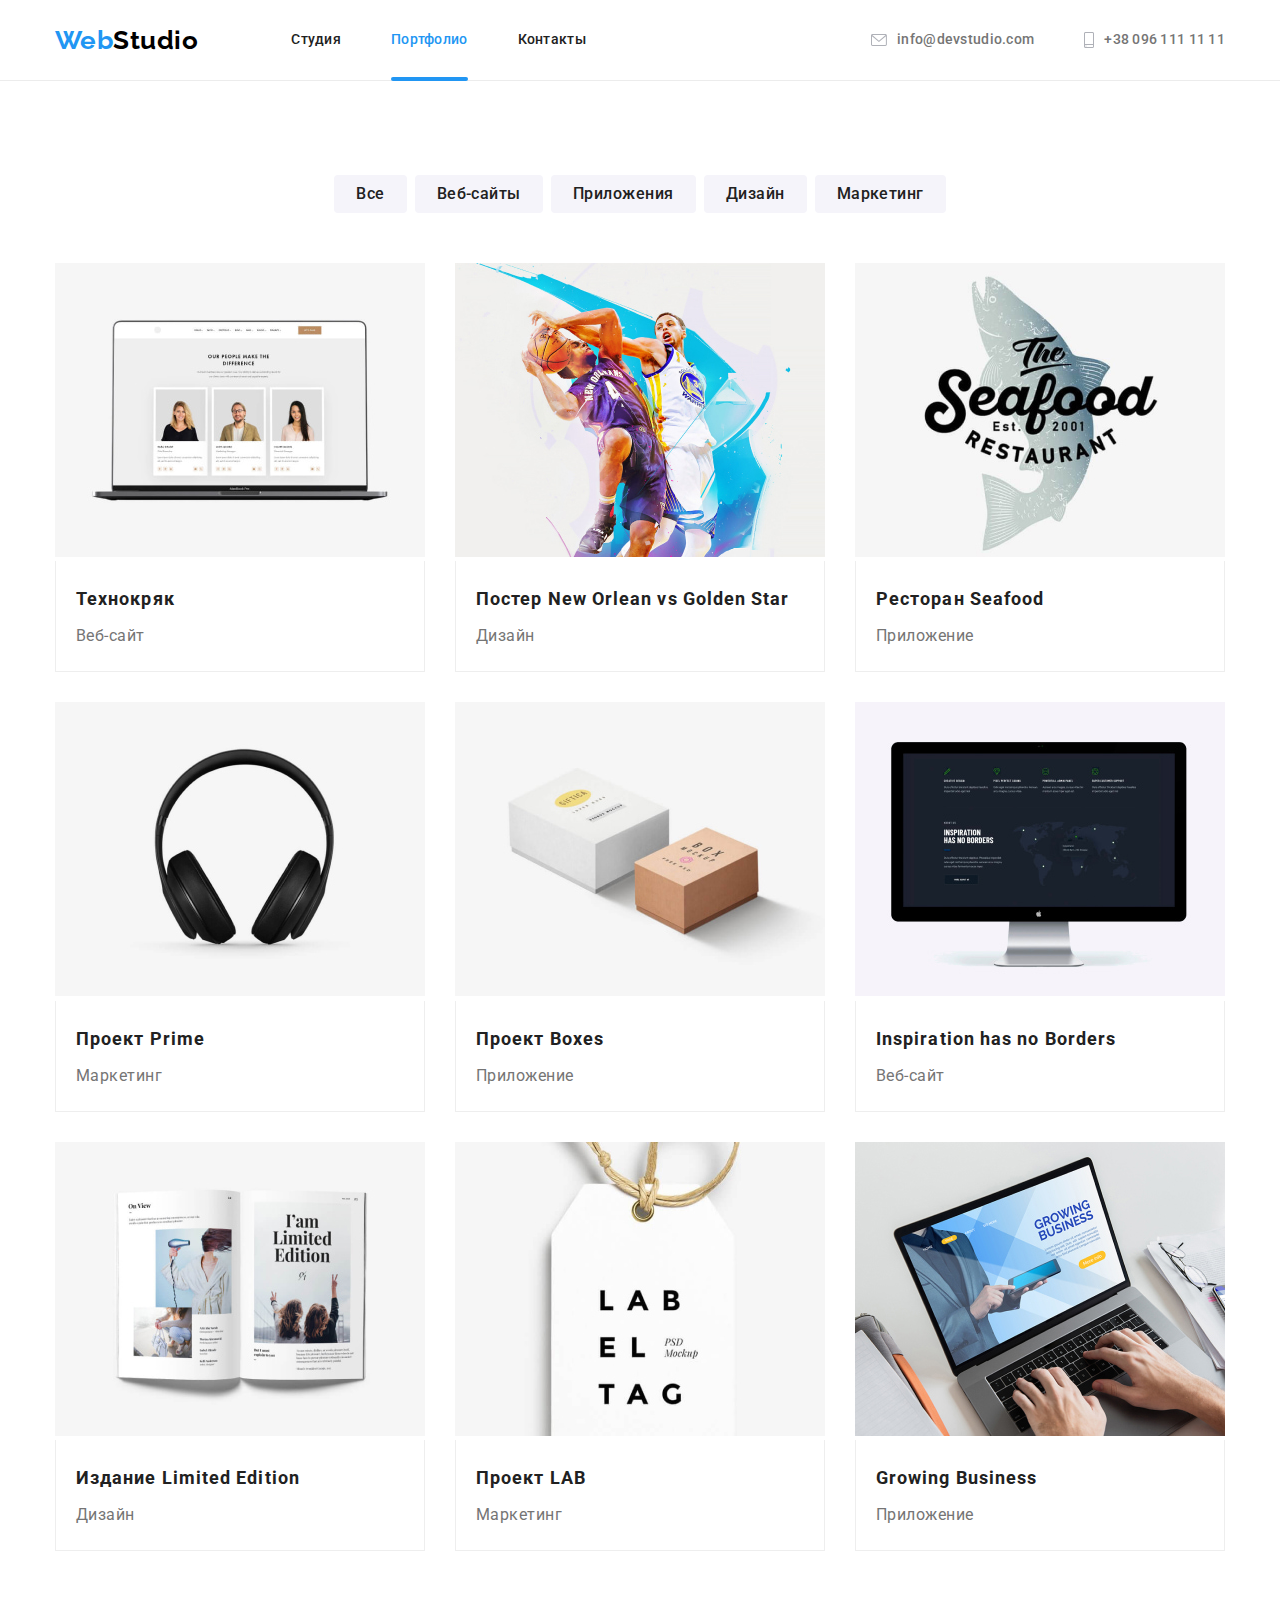
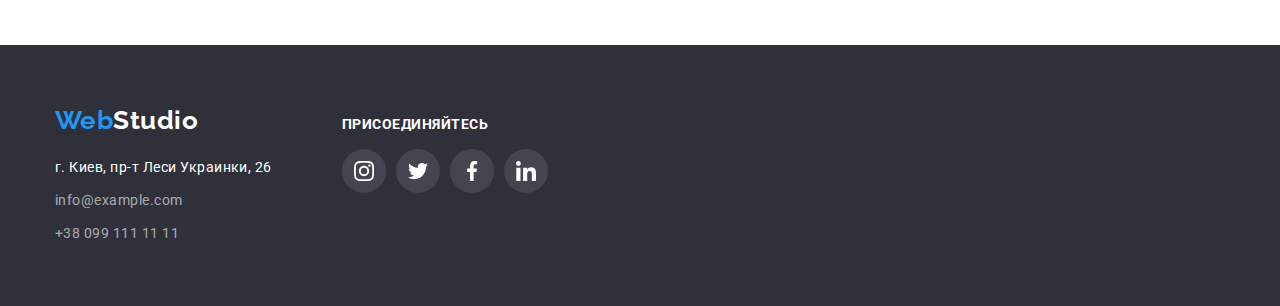
==== portfolio.html @ 6a9e28d4 "Initial commit" ====
<!DOCTYPE html>
<html lang="ru">

<head>
  <meta charset="UTF-8" />
  <meta http-equiv="X-UA-Compatible" content="IE=edge" />
  <meta name="viewport" content="width=device-width, initial-scale=1.0" />
  <title>Portfolio</title>
  <link href="https://fonts.googleapis.com/css2?family=Raleway:wght@700&family=Roboto:wght@400;500;700;900&display=swap"
    rel="stylesheet" />
  <link rel="stylesheet"
    href="https://cdnjs.cloudflare.com/ajax/libs/modern-normalize/1.1.0/modern-normalize.min.css" />
  <link rel="stylesheet" href="./css/styles.css" />
</head>

<body>
  <!-- Верхняя линия -->

  <header class="header">
    <div class="container main-nav">
      <a href="./index.html" class="logo"><span class="web-logo">Web</span>Studio</a>
      <nav class="header-nav">
        <ul class="site-nav list">
          <li class="item"><a href="./index.html" class="link">Студия</a></li>
          <li class="current-link item"><a href="./portfolio.html" class="link current">Портфолио</a></li>
          <li class="item"><a href="" class="link">Контакты</a></li>
        </ul>
      </nav>
      <ul class="auth-nav list">
        <li class="item">
          <a href="mailto:info@devstudio.com" class="auth">
            <svg class="nav-icon envelope">
              <use href="./images/icons.svg#icon-mail"></use>
            </svg>
            info@devstudio.com</a>
        </li>
        <li class="item">
          <a href="tel:+380961111111" class="auth">
            <svg class="nav-icon phone">
              <use href="./images/icons.svg#icon-phone"></use>
            </svg>
            +38 096 111 11 11</a>
        </li>
      </ul>
    </div>
  </header>

  <main>

    <!-- Наши проекты -->
    <section class="section">
      <div class="container">

        <!-- Фильтры -->

        <h1 class="portfolio-hero list visually-hidden">Портфолио</h1>
        <ul class="portfolio-btn list">
          <li class="item"><button type="button" class="button">Все</button></li>
          <li class="item"><button type="button" class="button">Веб-сайты</button></li>
          <li class="item"><button type="button" class="button">Приложения</button></li>
          <li class="item"><button type="button" class="button">Дизайн</button></li>
          <li class="item"><button type="button" class="button">Маркетинг</button></li>
        </ul>

        <!-- Собрание образцов работ -->

        <div class="projects">
          <ul class="projects-list list">
            <li class="item">
              <a href="" class="portfolio-link">
                <div class="portfolio-hidden-text">
                  <img src="./images/port1.jpg" alt="Наши разработчики" width="370" height="294" />
                  <p class="portfolio-hidden">Ресурс предлагает комплексные предложения с разным уровнем функционала и
                    сервисов. Все это позволит посетителю
                    получить исчерпывающие сведения о компании или частном лице.</p>
                </div>
                <div class="portfolio-text">
                  <div class="title-bottom">
                    <h2 class="title-spacing">Технокряк</h2>
                  </div>
                  <p class="section-text">Веб-сайт</p>
                </div>
              </a>
            </li>
            <li class="item">
              <a href="" class="portfolio-link">
                <div class="portfolio-hidden-text">
                  <img src="./images/port2.jpg" alt="Постер для игры в баскетбол" width="370" height="294" />
                  <p class="portfolio-hidden">Ресурс предлагает комплексные предложения с разным уровнем функционала и
                    сервисов. Все это позволит
                    посетителю получить исчерпывающие сведения о компании или частном лице.</p>
                </div>
                <div class="portfolio-text">
                  <div class="title-bottom">
                    <h2 class="title-spacing">Постер New Orlean vs Golden Star</h2>
                  </div>
                  <p class="section-text">Дизайн</p>
                </div>
              </a>
            </li>
            <li class="item">
              <a href="" class="portfolio-link">
                <div class="portfolio-hidden-text">
                  <img src="./images/port3.jpg" alt="Постер для ресторана" width="370" height="294" />
                  <p class="portfolio-hidden">Ресурс предлагает комплексные предложения с разным уровнем функционала и
                    сервисов. Все это позволит
                    посетителю
                    получить исчерпывающие сведения о компании или частном лице.</p>
                </div>
                <div class="portfolio-text">
                  <div class="title-bottom">
                    <h2 class="title-spacing">Ресторан Seafood</h2>
                  </div>
                  <p class="section-text">Приложение</p>
                </div>
              </a>
            </li>
            <li class="item">
              <a href="" class="portfolio-link">
                <div class="portfolio-hidden-text">
                  <img src="./images/port4.jpg" alt="Постер с наушниками" width="370" height="294" />
                  <p class="portfolio-hidden">Ресурс предлагает комплексные предложения с разным уровнем функционала и
                    сервисов. Все это позволит
                    посетителю
                    получить исчерпывающие сведения о компании или частном лице.</p>
                </div>
                <div class="portfolio-text">
                  <div class="title-bottom">
                    <h2 class="title-spacing">Проект Prime</h2>
                  </div>
                  <p class="section-text">Маркетинг</p>
                </div>
              </a>
            </li>
            <li class="item">
              <a href="" class="portfolio-link">
                <div class="portfolio-hidden-text">
                  <img src="./images/port5.jpg" alt="Постер с коробками" width="370" height="294" />
                  <p class="portfolio-hidden">Ресурс предлагает комплексные предложения с разным уровнем функционала и
                    сервисов. Все это позволит
                    посетителю
                    получить исчерпывающие сведения о компании или частном лице.</p>
                </div>
                <div class="portfolio-text">
                  <div class="title-bottom">
                    <h2 class="title-spacing">Проект Boxes</h2>
                  </div>
                  <p class="section-text">Приложение</p>
                </div>
              </a>
            </li>
            <li class="item">
              <a href="" class="portfolio-link">
                <div class="portfolio-hidden-text">
                  <img src="./images/port6.jpg" alt="Постер вдохновение не имеет границ" width="370" height="294" />
                  <p class="portfolio-hidden">Ресурс предлагает комплексные предложения с разным уровнем функционала и
                    сервисов. Все это позволит
                    посетителю
                    получить исчерпывающие сведения о компании или частном лице.</p>
                </div>
                <div class="portfolio-text">
                  <div class="title-bottom">
                    <h2 class="title-spacing">Inspiration has no Borders</h2>
                  </div>
                  <p class="section-text">Веб-сайт</p>
                </div>
              </a>
            </li>
            <li class="item">
              <a href="" class="portfolio-link">
                <div class="portfolio-hidden-text">
                  <img src="./images/port7.jpg" alt="Постер с книгой" width="370" height="294" />
                  <p class="portfolio-hidden">Ресурс предлагает комплексные предложения с разным уровнем функционала и
                    сервисов. Все это позволит
                    посетителю
                    получить исчерпывающие сведения о компании или частном лице.</p>
                </div>
                <div class="portfolio-text">
                  <div class="title-bottom">
                    <h2 class="title-spacing">Издание Limited Edition</h2>
                  </div>
                  <p class="section-text">Дизайн</p>
                </div>
              </a>
            </li>
            <li class="item">
              <a href="" class="portfolio-link">
                <div class="portfolio-hidden-text">
                  <img src="./images/port8.jpg" alt="Постер с ярлыком" width="370" height="294" />
                  <p class="portfolio-hidden">Ресурс предлагает комплексные предложения с разным уровнем функционала и
                    сервисов. Все это позволит
                    посетителю
                    получить исчерпывающие сведения о компании или частном лице.</p>
                </div>
                <div class="portfolio-text">
                  <div class="title-bottom">
                    <h2 class="title-spacing">Проект LAB</h2>
                  </div>
                  <p class="section-text">Маркетинг</p>
                </div>
              </a>
            </li>
            <li class="item">
              <a href="" class="portfolio-link">
                <div class="portfolio-hidden-text">
                  <img src="./images/port9.jpg" alt="Постер растущий бизнес" width="370" height="294" />
                  <p class="portfolio-hidden">Ресурс предлагает комплексные предложения с разным уровнем функционала и
                    сервисов. Все это позволит
                    посетителю
                    получить исчерпывающие сведения о компании или частном лице.</p>
                </div>
                <div class="portfolio-text">
                  <div class="title-bottom">
                    <h2 class="title-spacing">Growing Business</h2>
                  </div>
                  <p class="section-text">Приложение</p>
                </div>
              </a>
            </li>
          </ul>
        </div>
      </div>

    </section>
  </main>

  <!-- Подвал -->
  <footer class="footer">
    <div class="container">
      <div class="footer-left-side">
        <div>
          <div class="footer-logo">
            <a href="./index.html" class="logo-footer"><span class="web-footer">Web</span><span
                class="studio-logo">Studio</span></a>
          </div>
          <address class="footer-address">
            <ul class="footer-list list">
              <li class="item">
                <a href="https://www.google.com/maps/place/%D0%B1%D1%83%D0%BB.+%D0%9B%D0%B5%D1%81%D0%B8+%D0%A3%D0%BA%D1%80%D0%B0%D0%B8%D0%BD%D0%BA%D0%B8,+26,+%D0%9A%D0%B8%D0%B5%D0%B2,+02000/@50.4265841,30.5361971,17z/data=!3m1!4b1!4m5!3m4!1s0x40d4cf0e033ecbe9:0x57a4dffefec77da0!8m2!3d50.4265807!4d30.5383858"
                  class="address" target="_blank" rel="noopener noreferrer">г. Киев, пр-т Леси Украинки, 26</a>
              </li>
              <li class="item"><a href="mailto:info@example.com" class="mail-tel">info@example.com</a></li>
              <li class="item"><a href="tel:+380991111111" class="mail-tel">+38 099 111 11 11</a></li>
            </ul>
          </address>
        </div>
        <div class="footer-second">
          <h2 class="footer-title">присоединяйтесь</h2>
          <ul class="footer-lists">
            <li>
              <a href="" class="footer-link">
                <svg class="footer-icon">
                  <use href="./images/icons.svg#icon-instagram"></use>
                </svg>
              </a>
            </li>
            <li>
              <a href="" class="footer-link">
                <svg class="footer-icon">
                  <use href="./images/icons.svg#icon-twitter"></use>
                </svg>
              </a>
            </li>
            <li>
              <a href="" class="footer-link">
                <svg class="footer-icon">
                  <use href="./images/icons.svg#icon-facebook"></use>
                </svg>
              </a>
            </li>
            <li>
              <a href="" class="footer-link">
                <svg class="footer-icon">
                  <use href="./images/icons.svg#icon-linkedin"></use>
                </svg>
              </a>
            </li>
          </ul>
        </div>
      </div>
    </div>
  </footer>
</body>

</html>
---- css/styles.css ----
/* цвет основного текста #757575 */
/* вторичный цвет теста  #212121*/
/* белый #FFFFFF */
/* футер rgba(255, 255, 255, 0.6) */
/* акцент  #2196F3; */
/* цвет фона #FFFFFF */
/* цвет фона вторичный #F5F4FA */
/* градиент-герой  rgba(47, 48, 58, 0.4)*/
html {
  box-sizing: border-box;
}

*,
*::before,
*::after {
  box-sizing: inherit;
}

:root {
  /* text */
  --primary-text-color: #757575;
  --title-text-color: #212121;
  --accent-color: #2196f3;
  --white-color: #ffffff;
  --logo-color: #000000;
  --bcg-color: #f5f4fa;
  --footer-color: rgba(255, 255, 255, 0.6);
  --bcg-footer: rgba(47, 48, 58, 1);
  --bcg-button: #188ce8;
  --hero-grad: rgba(47, 48, 58, 0.4);
}

body {
  color: var(--primary-text-color);
  background-color: var(--white-color);
  font-family: Roboto, sans-serif;
  letter-spacing: 0.03em;
}

.img {
  display: block;
  width: 100%;
  height: auto;
}

.list {
  list-style: none;
  padding: 0;
  margin: 0;
}
/* HEADER */

/* header-border */
.header {
  border-bottom: 1px solid #ececec;
}

/* container */
.container {
  width: 1200px;
  padding-left: 15px;
  padding-right: 15px;
  margin-left: auto;
  margin-right: auto;
}

/* Main-nav */
.main-nav {
  display: flex;
  align-items: center;
}

/* Logo */

.logo {
  color: var(--logo-color);
  text-decoration: none;
}

.logo,
.logo-footer {
  font-family: Raleway, sans-serif;
  font-weight: 700;
  font-size: 26px;
  line-height: 1.19;
}

.logo .web-logo {
  color: var(--accent-color);
}

/* header-nav */
.header-nav {
  margin-left: 93px;
}

/* Site nav */
.site-nav {
  display: flex;
}
.site-nav .item + .item {
  margin-left: 50px;
}

.site-nav,
.auth-nav {
  font-weight: 500;
  font-size: 14px;
  line-height: 1.14;
  letter-spacing: 0.02em;
}
.site-nav .link {
  display: block;
  padding-top: 32px;
  padding-bottom: 32px;

  color: var(--title-text-color);
  text-decoration: none;
  transition: color 250ms cubic-bezier(0.4, 0, 0.2, 1);
}
.site-nav .link:hover,
.site-nav .link:focus {
  color: var(--accent-color);
}
.site-nav .link.current {
  color: var(--accent-color);
}
.current-link {
  position: relative;
}
.current-link::after {
  content: '';
  position: absolute;
  bottom: -1px;
  left: 0;
  display: block;
  width: 100%;
  height: 4px;
  background: #2196f3;
  border-radius: 2px;
}

/* Auth nav */
.auth-nav {
  display: flex;
  margin-left: auto;
}
.auth-nav .item + .item {
  margin-left: 50px;
}
.auth-nav .auth {
  align-items: center;
  display: flex;
  padding-top: 32px;
  padding-bottom: 32px;
  color: var(--primary-text-color);
  text-decoration: none;
  transition: color 250ms cubic-bezier(0.4, 0, 0.2, 1);
}
.nav-icon {
  display: block;
  margin-right: 10px;
  fill: #afb1b8;
  justify-content: center;
  transition: fill 250ms cubic-bezier(0.4, 0, 0.2, 1);
}

.nav-icon.envelope {
  width: 16px;
  height: 12px;
}
.nav-icon.phone {
  width: 10px;
  height: 16px;
}

.auth:hover,
.auth:focus {
  color: var(--accent-color);
}
.auth:hover .nav-icon,
.auth:focus .nav-icon {
  fill: var(--accent-color);
}

/* HERO */
.hero {
  text-align: center;
  padding-top: 200px;
  padding-bottom: 200px;
  background-color: rgba(47, 48, 58, 1);
}

.hero-bgi {
  height: 600px;
  max-width: 1600px;
  margin-left: auto;
  margin-right: auto;
  background-image: linear-gradient(to right, var(--hero-grad), rgba(00, 00, 00, 0)),
    url(../images/hero/bgimg.jpg);
  background-repeat: no-repeat;
  background-position: center;
  background-size: cover;
}
.hero .hero-title {
  margin-top: 0;
  margin-bottom: 30px;
  color: var(--white-color);

  font-weight: 900;
  font-size: 44px;
  line-height: 1.36;
  text-align: center;
  letter-spacing: 0.06em;
  text-transform: uppercase;
}
.hero .hero-button {
  display: block;
  min-width: 200px;
  height: 50px;
  padding: 10px 32px;
  border: none;
  border-radius: 4px;
  text-align: center;
  margin-left: auto;
  margin-right: auto;
  color: var(--white-color);
  background-color: var(--accent-color);
  font-family: inherit;
  font-weight: 700;
  font-size: 16px;
  line-height: 1.88;
  letter-spacing: 0.06em;
  cursor: pointer;
  transition: background-color 250ms cubic-bezier(0.4, 0, 0.2, 1);
}

.hero .hero-button:hover,
.hero .hero-button:focus {
  background-color: var(--bcg-button);
}

/* BACKDROP */
.backdrop {
  position: fixed;
  top: 0;
  left: 0;
  width: 100%;
  height: 100%;
  margin: 0;
  z-index: 1;

  background: rgba(0, 0, 0, 0.2);
  transition: opacity 250ms cubic-bezier(0.4, 0, 0.2, 1);
}
.backdrop.is-hidden {
  opacity: 0;
  pointer-events: none;
}
.modal {
  position: absolute;
  top: 50%;
  left: 50%;
  transform: translate(-50%, -50%);

  width: 528px;
  height: 581px;

  background-color: #fff;
}
.modal-button {
  margin-bottom: 100%;
  margin-left: 90%;
  width: 30px;
  height: 30px;
  border-radius: 100%;
  background: #ffffff;
  border: 1px solid rgba(0, 0, 0, 0.1);
  cursor: pointer;
}
.backdrop:hover {
  opacity: 1;
}
/* SECTION */

.section {
  padding-top: 94px;
  padding-bottom: 94px;
}
.section-title {
  margin-top: 0;
  margin-bottom: 50px;
  text-align: center;
  color: var(--title-text-color);
  font-weight: 700;
  font-size: 36px;
  line-height: 1.17;
}

/* FEATURE */

.visually-hidden {
  position: absolute;
  width: 1px;
  height: 1px;
  margin: -1px;
  border: 0;
  padding: 0;

  white-space: nowrap;
  clip-path: inset(100%);
  clip: rect(0 0 0 0);
  overflow: hidden;
}
.feature-list {
  display: flex;
  flex-wrap: wrap;
  margin-left: auto;
  margin-right: auto;
  gap: 30px;
}
.feature-list .item {
  width: 270px;
}
.feature-list .item:last-child {
  margin-right: 0;
}

.feature-svg {
  display: flex;
  width: 270px;
  height: 120px;
  justify-content: center;
  align-items: center;
  margin-bottom: 30px;
  background: #f5f4fa;
  border-radius: 4px;
}
.feature-icon {
  display: block;
  width: 70px;
  height: 70px;
}

.feature-list .title {
  margin-top: 0;
  margin-bottom: 10px;
  color: var(--title-text-color);
  font-weight: 700;
  font-size: 14px;
  line-height: 1.14;
  text-transform: uppercase;
}

.feature-list .text {
  margin-top: 0;
  margin-bottom: 0;
  font-size: 14px;
  line-height: 1.71;
}
/* WORK */
.work-box {
  padding-top: 0;
}
.work {
  display: flex;
  flex-wrap: wrap;
  gap: 30px;
}

.work-group {
  position: relative;
}
.work-text {
  display: flex;
  position: absolute;
  left: 0;
  bottom: 3px;
  width: 100%;
  height: 70px;
  align-items: center;
  justify-content: center;
  font-weight: 700;
  font-size: 14px;
  line-height: 1.14;
  text-transform: uppercase;

  color: #ffffff;
  background: rgba(47, 48, 58, 0.8);
}

/* Our team */
.team-bgr {
  background-color: var(--bcg-color);
}

.team {
  display: flex;
  flex-wrap: wrap;
  justify-content: center;
}
.team .item {
  width: 270px;
  margin-right: 30px;
}
.team .item:last-child {
  margin-right: 0;
}

.team-padding {
  padding-top: 30px;
  padding-bottom: 16px;
}
.team-title,
.team-text {
  margin-top: 0;
  margin-bottom: 0;
  font-size: 16px;
  line-height: 1.19;
  text-align: center;
}
.team .team-title {
  margin-bottom: 10px;
  color: var(--title-text-color);
  font-weight: 500;
}

.team-list {
  display: flex;
  align-items: center;
  justify-content: center;
  gap: 10px;
  list-style: none;
  padding: 0;
  margin-bottom: 30px;
  margin-left: 32px;
  margin-right: 32px;
}
.team .item {
  background: #ffffff;
  box-shadow: 0px 1px 3px rgba(0, 0, 0, 0.12), 0px 1px 1px rgba(0, 0, 0, 0.14),
    0px 2px 1px rgba(0, 0, 0, 0.2);
  border-radius: 0px 0px 4px 4px;
}

.team-link {
  display: inline-block;
  width: 44px;
  height: 44px;
  text-decoration: none;
  padding: 12px;
  border-radius: 50%;
  transition: background-color 250ms cubic-bezier(0.4, 0, 0.2, 1);
}
.team-link:hover,
.team-link:focus {
  background-color: var(--accent-color);
}

.team-icon {
  width: 20px;
  height: 20px;
  fill: #afb1b8;
  transition: fill 250ms cubic-bezier(0.4, 0, 0.2, 1);
}
.team-link:hover .team-icon,
.team-link:focus .team-icon {
  fill: var(--white-color);
}

/* CLIENTS */
.clients {
  display: flex;
  justify-content: center;
  column-gap: 30px;
}
.clients-link {
  display: flex;
  width: 170px;
  height: 92px;
  justify-content: center;
  align-items: center;
  border: 1px solid #afb1b8;
  border-radius: 4px;

  transition: border 250ms cubic-bezier(0.4, 0, 0.2, 1);
}
.clients-link:hover,
.clients-link:focus {
  border: 1px solid #2196f3;
}
.clients-icon {
  width: 106px;
  height: 60px;

  fill: #afb1b8;

  transition: fill 250ms cubic-bezier(0.4, 0, 0.2, 1);
}
.clients-link:hover .clients-icon,
.clients-link:focus .clients-icon {
  fill: var(--accent-color);
}

/* P0RTFOLIO */

.portfolio-hero {
  color: var(--title-text-color);
}

/* Buttons */
.portfolio-btn {
  display: flex;
  flex-wrap: wrap;
  justify-content: center;
  margin-bottom: 50px;
}
.portfolio-btn .item {
  margin-right: 8px;
}
.portfolio-btn .item:last-child {
  margin-right: 0;
}
.button {
  display: inline-block;
  height: 38px;
  padding: 6px 22px;
  border: none;
  border-radius: 4px;
  text-align: center;
  color: var(--title-text-color);
  background-color: var(--bcg-color);
  letter-spacing: 0.03em;
  font-weight: 500;
  font-size: 16px;
  line-height: 1.62;
  text-align: center;
  cursor: pointer;

  transition: background-color 250ms cubic-bezier(0.4, 0, 0.2, 1),
    color 250ms cubic-bezier(0.4, 0, 0.2, 1), box-shadow 250ms cubic-bezier(0.4, 0, 0.2, 1);
}
.button:hover,
.button:focus {
  color: var(--white-color);
  background-color: var(--accent-color);
  box-shadow: 0px 3px 1px rgba(0, 0, 0, 0.1), 0px 1px 2px rgba(0, 0, 0, 0.08),
    0px 2px 2px rgba(0, 0, 0, 0.12);
  border-radius: 4px;
}

/* Portfolio-section */

/* PROJECTS */
.projects-list {
  display: flex;
  flex-wrap: wrap;
  gap: 30px;
  padding: 0;
  flex-basis: calc((100%-60px) / 3);
  /* justify-content: center; */
}
.projects-list .item {
  width: 370px;
}

.portfolio-link {
  border: none;
  display: block;
  text-decoration: none;

  transition: box-shadow 250ms cubic-bezier(0.4, 0, 0.2, 1);
}
.portfolio-link:hover,
.portfolio-link:focus {
  box-shadow: 0px 1px 1px rgba(0, 0, 0, 0.12), 0px 4px 4px rgba(0, 0, 0, 0.06),
    1px 4px 6px rgba(0, 0, 0, 0.16);
}

/* p+h */
.portfolio-hidden-text {
  position: relative;
  overflow: hidden;
}
.portfolio-hidden {
  position: absolute;
  width: 100%;
  /* top: 0; */
  /* left: 0; */
  opacity: 0;

  margin-top: 0;
  font-size: 18px;
  line-height: 1.56;
  padding: 63px 24px;

  color: #ffffff;
  background: rgba(33, 150, 243, 0.9);

  transition: opacity 250ms cubic-bezier(0.4, 0, 0.2, 1),
    transform 250ms cubic-bezier(0.4, 0, 0.2, 1);
}
.portfolio-link:hover .portfolio-hidden {
  opacity: 1;
  transform: translateY(-298px);
}

.portfolio-text {
  padding-top: 20px;
  padding-bottom: 20px;
  border: 1px solid #eeeeee;
  border-top: none;
  padding-left: 20px;
  padding-right: 20px;
}
.title-bottom {
  width: 322px;
  margin-bottom: 4px;
}
.title-spacing {
  margin-top: 0;
  margin-bottom: 0;
  color: var(--title-text-color);
  font-weight: 700;
  font-size: 18px;
  line-height: 2;
  letter-spacing: 0.06em;
  text-decoration: none;
}

.section-text {
  margin-top: 0;
  margin-bottom: 0;
  color: var(--primary-text-color);
  font-size: 16px;
  line-height: 1.88;
}

/* footer */
.footer {
  padding-top: 60px;
  padding-bottom: 60px;
  background-color: var(--bcg-footer);
}
/* logo margin */
.footer-logo {
  margin-bottom: 20px;
}
.logo-footer {
  margin-bottom: 20px;
  color: var(--white-color);
  text-decoration: none;
}
.logo-footer .web-footer {
  color: var(--accent-color);
}
.footer-address {
  font-size: 14px;
  line-height: 1.71;
  font-style: normal;
}
.footer-list .item + .item {
  margin-top: 9px;
}
.address {
  color: var(--white-color);
  text-decoration: none;
  transition: color 250ms cubic-bezier(0.4, 0, 0.2, 1);
}
.address:hover,
.address:focus {
  color: var(--accent-color);
}

.mail-tel {
  color: var(--footer-color);
  text-decoration: none;

  transition: color 250ms cubic-bezier(0.4, 0, 0.2, 1);
}

.mail-tel:hover,
.mail-tel:focus {
  color: var(--accent-color);
}

.footer-title {
  font-weight: 700;
  font-size: 14px;
  line-height: 1.14;
  text-transform: uppercase;

  color: var(--white-color);
}

/*  */
.footer-left-side {
  display: flex;
  gap: 70px;
}
.footer-second {
  width: 206px;
}
.footer-lists {
  display: flex;
  width: 206px;
  align-items: center;
  justify-content: flex-end;
  gap: 10px;
  list-style: none;
}

.footer-link {
  display: inline-block;
  width: 44px;
  height: 44px;
  text-decoration: none;
  padding: 12px;
  background: rgba(255, 255, 255, 0.1);
  border-radius: 50%;

  transition: background-color 250ms cubic-bezier(0.4, 0, 0.2, 1);
}
.footer-link:hover,
.footer-link:focus {
  background-color: var(--accent-color);
}
.footer-icon {
  width: 20px;
  height: 20px;
  fill: var(--white-color);
}
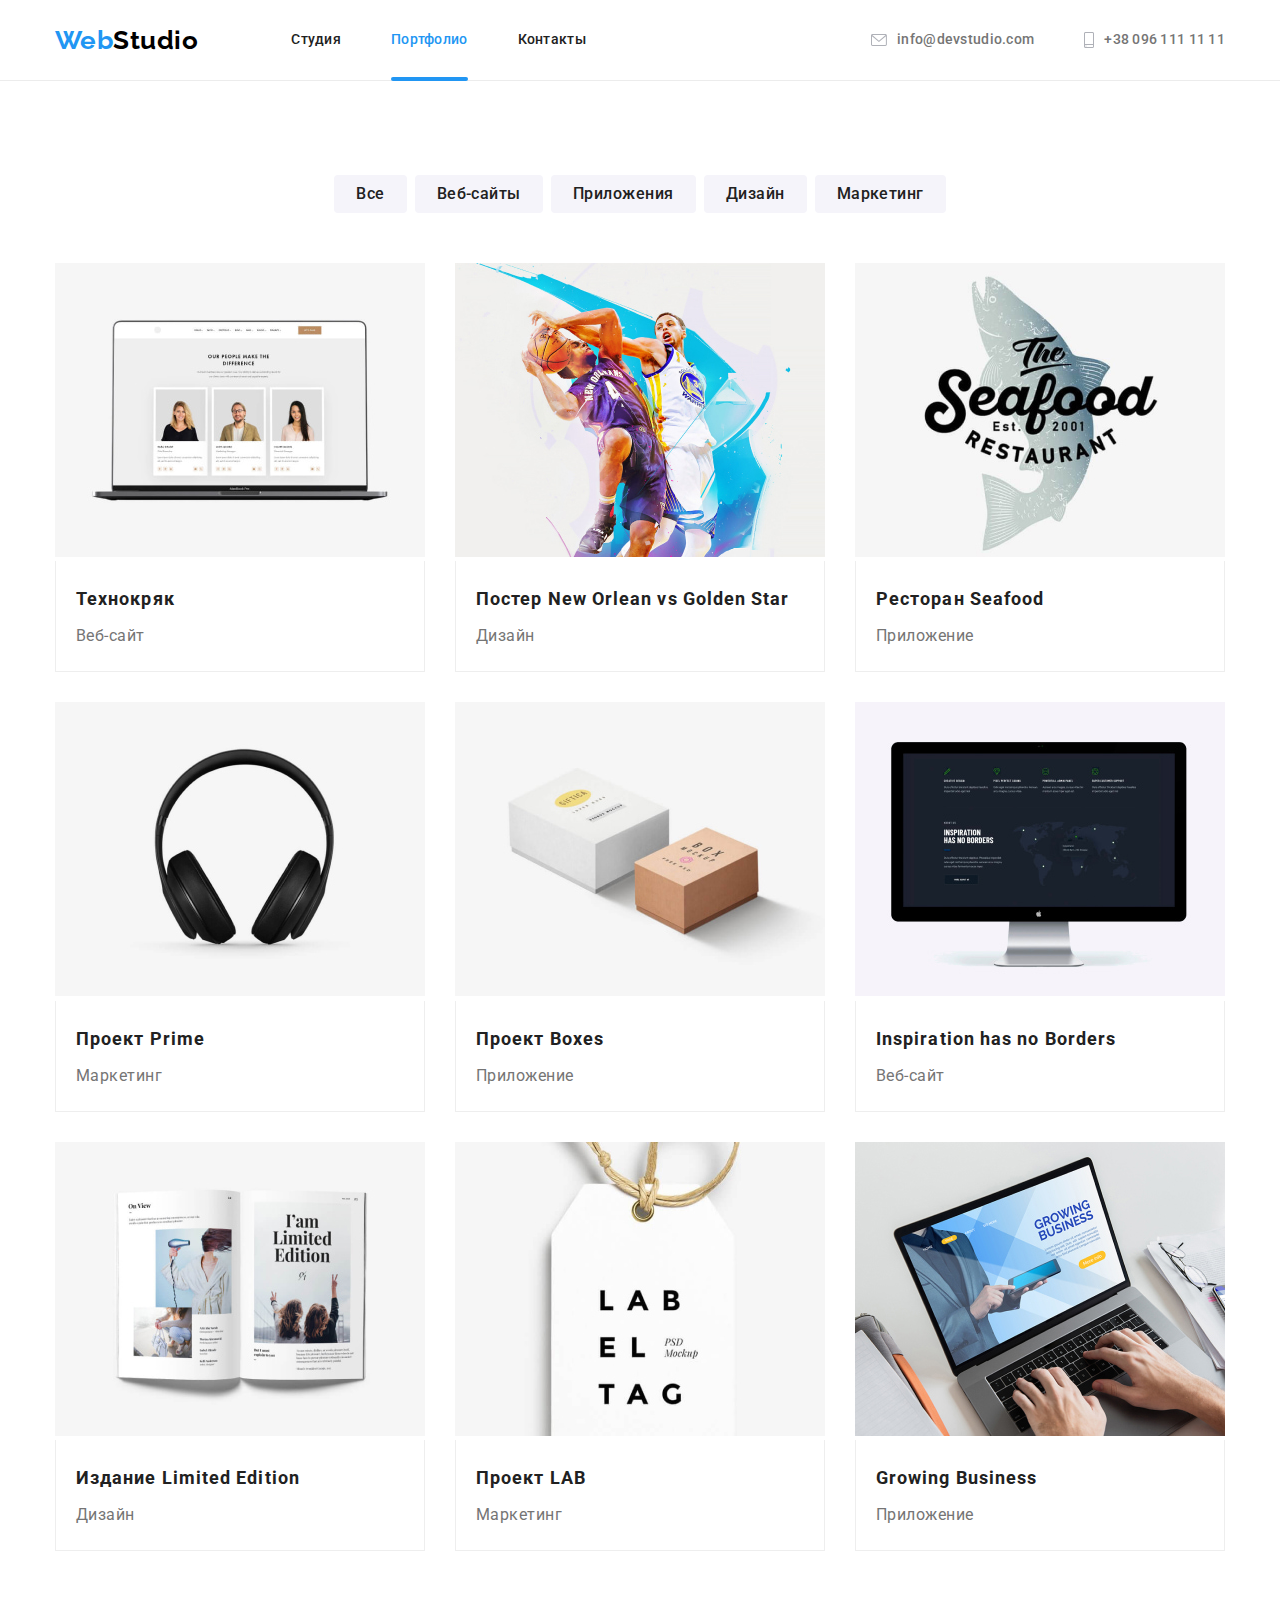
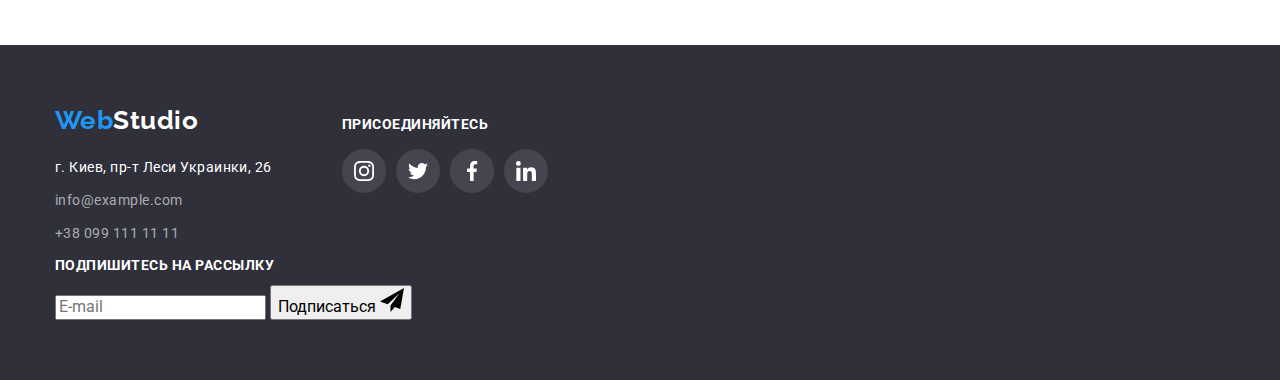
==== commit c7c17a79: "добавляет формы" ====
--- a/portfolio.html
+++ b/portfolio.html
@@ -227,56 +227,78 @@
   <!-- Подвал -->
   <footer class="footer">
     <div class="container">
-      <div class="footer-left-side">
-        <div>
-          <div class="footer-logo">
-            <a href="./index.html" class="logo-footer"><span class="web-footer">Web</span><span
-                class="studio-logo">Studio</span></a>
+      <div class="footer-flex">
+        <div class="footer-left-side">
+          <div>
+            <div class="footer-logo">
+              <a href="./index.html" class="logo-footer"><span class="web-footer">Web</span><span
+                  class="studio-logo">Studio</span></a>
+            </div>
+            <address class="footer-address">
+              <ul class="footer-list list">
+                <li class="item">
+                  <a href="https://www.google.com/maps/place/%D0%B1%D1%83%D0%BB.+%D0%9B%D0%B5%D1%81%D0%B8+%D0%A3%D0%BA%D1%80%D0%B0%D0%B8%D0%BD%D0%BA%D0%B8,+26,+%D0%9A%D0%B8%D0%B5%D0%B2,+02000/@50.4265841,30.5361971,17z/data=!3m1!4b1!4m5!3m4!1s0x40d4cf0e033ecbe9:0x57a4dffefec77da0!8m2!3d50.4265807!4d30.5383858"
+                    class="address" target="_blank" rel="noopener noreferrer">г. Киев, пр-т Леси Украинки, 26</a>
+                </li>
+                <li class="item"><a href="mailto:info@example.com" class="mail-tel">info@example.com</a></li>
+                <li class="item"><a href="tel:+380991111111" class="mail-tel">+38 099 111 11 11</a></li>
+              </ul>
+            </address>
           </div>
-          <address class="footer-address">
-            <ul class="footer-list list">
-              <li class="item">
-                <a href="https://www.google.com/maps/place/%D0%B1%D1%83%D0%BB.+%D0%9B%D0%B5%D1%81%D0%B8+%D0%A3%D0%BA%D1%80%D0%B0%D0%B8%D0%BD%D0%BA%D0%B8,+26,+%D0%9A%D0%B8%D0%B5%D0%B2,+02000/@50.4265841,30.5361971,17z/data=!3m1!4b1!4m5!3m4!1s0x40d4cf0e033ecbe9:0x57a4dffefec77da0!8m2!3d50.4265807!4d30.5383858"
-                  class="address" target="_blank" rel="noopener noreferrer">г. Киев, пр-т Леси Украинки, 26</a>
+          <div class="footer-second">
+            <h2 class="footer-title">присоединяйтесь</h2>
+            <ul class="footer-lists">
+              <li>
+                <a href="" class="footer-link">
+                  <svg class="footer-icon">
+                    <use href="./images/icons.svg#icon-instagram"></use>
+                  </svg>
+                </a>
               </li>
-              <li class="item"><a href="mailto:info@example.com" class="mail-tel">info@example.com</a></li>
-              <li class="item"><a href="tel:+380991111111" class="mail-tel">+38 099 111 11 11</a></li>
+              <li>
+                <a href="" class="footer-link">
+                  <svg class="footer-icon">
+                    <use href="./images/icons.svg#icon-twitter"></use>
+                  </svg>
+                </a>
+              </li>
+              <li>
+                <a href="" class="footer-link">
+                  <svg class="footer-icon">
+                    <use href="./images/icons.svg#icon-facebook"></use>
+                  </svg>
+                </a>
+              </li>
+              <li>
+                <a href="" class="footer-link">
+                  <svg class="footer-icon">
+                    <use href="./images/icons.svg#icon-linkedin"></use>
+                  </svg>
+                </a>
+              </li>
             </ul>
-          </address>
+          </div>
         </div>
-        <div class="footer-second">
-          <h2 class="footer-title">присоединяйтесь</h2>
-          <ul class="footer-lists">
-            <li>
-              <a href="" class="footer-link">
-                <svg class="footer-icon">
-                  <use href="./images/icons.svg#icon-instagram"></use>
-                </svg>
-              </a>
-            </li>
-            <li>
-              <a href="" class="footer-link">
-                <svg class="footer-icon">
-                  <use href="./images/icons.svg#icon-twitter"></use>
-                </svg>
-              </a>
-            </li>
-            <li>
-              <a href="" class="footer-link">
-                <svg class="footer-icon">
-                  <use href="./images/icons.svg#icon-facebook"></use>
-                </svg>
-              </a>
-            </li>
-            <li>
-              <a href="" class="footer-link">
-                <svg class="footer-icon">
-                  <use href="./images/icons.svg#icon-linkedin"></use>
-                </svg>
-              </a>
-            </li>
-          </ul>
+
+
+        <div class="footer-right-side">
+          <h2 class="footer-title">Подпишитесь на рассылку</h2>
+          <form class="signup_form">
+            <div class="footer-group">
+              <input type="email" class="footer-input" name="email" id="email" placeholder="E-mail">
+              <label for="email" class="footer-label"></label>
+              <button type="submit" class="footer-btn">
+                <div class="footer-btn-icon">
+                  <span class="footer-btn-text">Подписаться</span>
+                  <svg class="footer-icon-btn" width="24" height="24">
+                    <use href="./images/icons.svg#icon-send"></use>
+                  </svg>
+                </div>
+              </button>
+            </div>
+          </form>
         </div>
+
       </div>
     </div>
   </footer>
